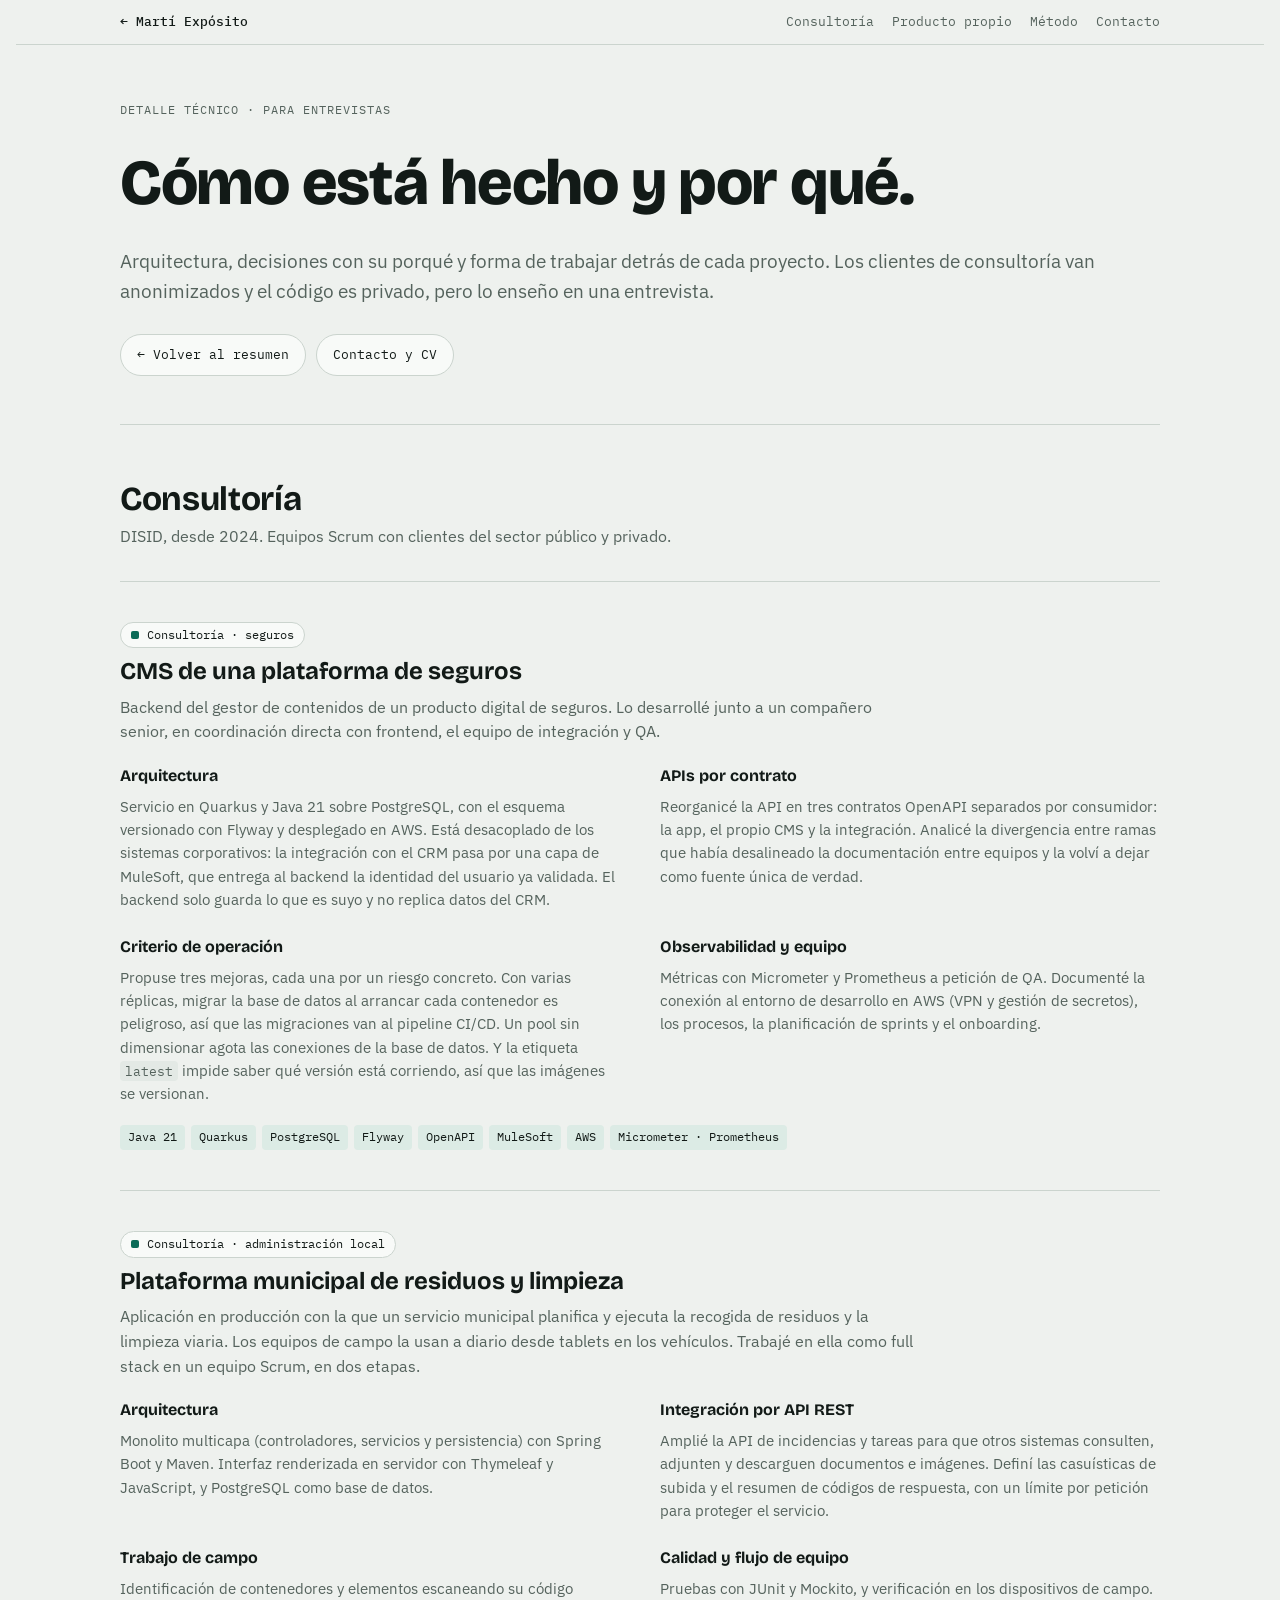
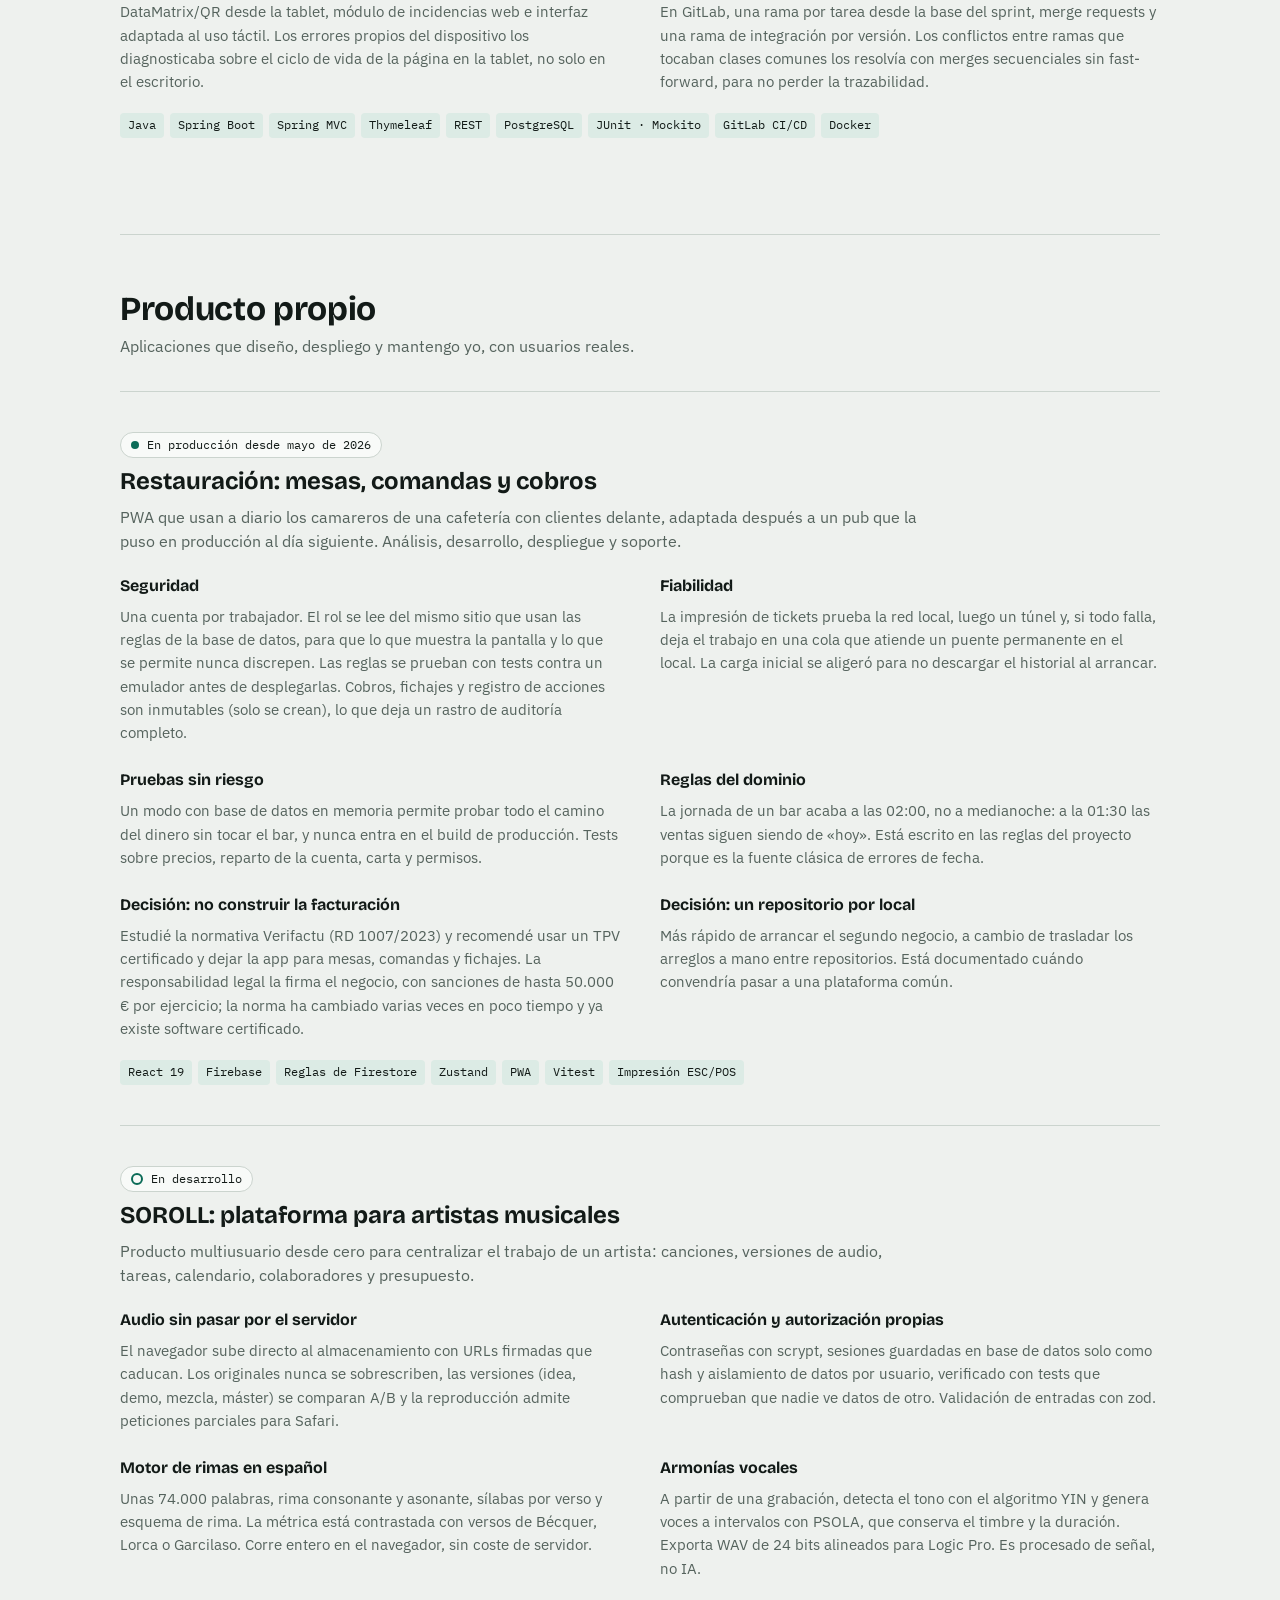
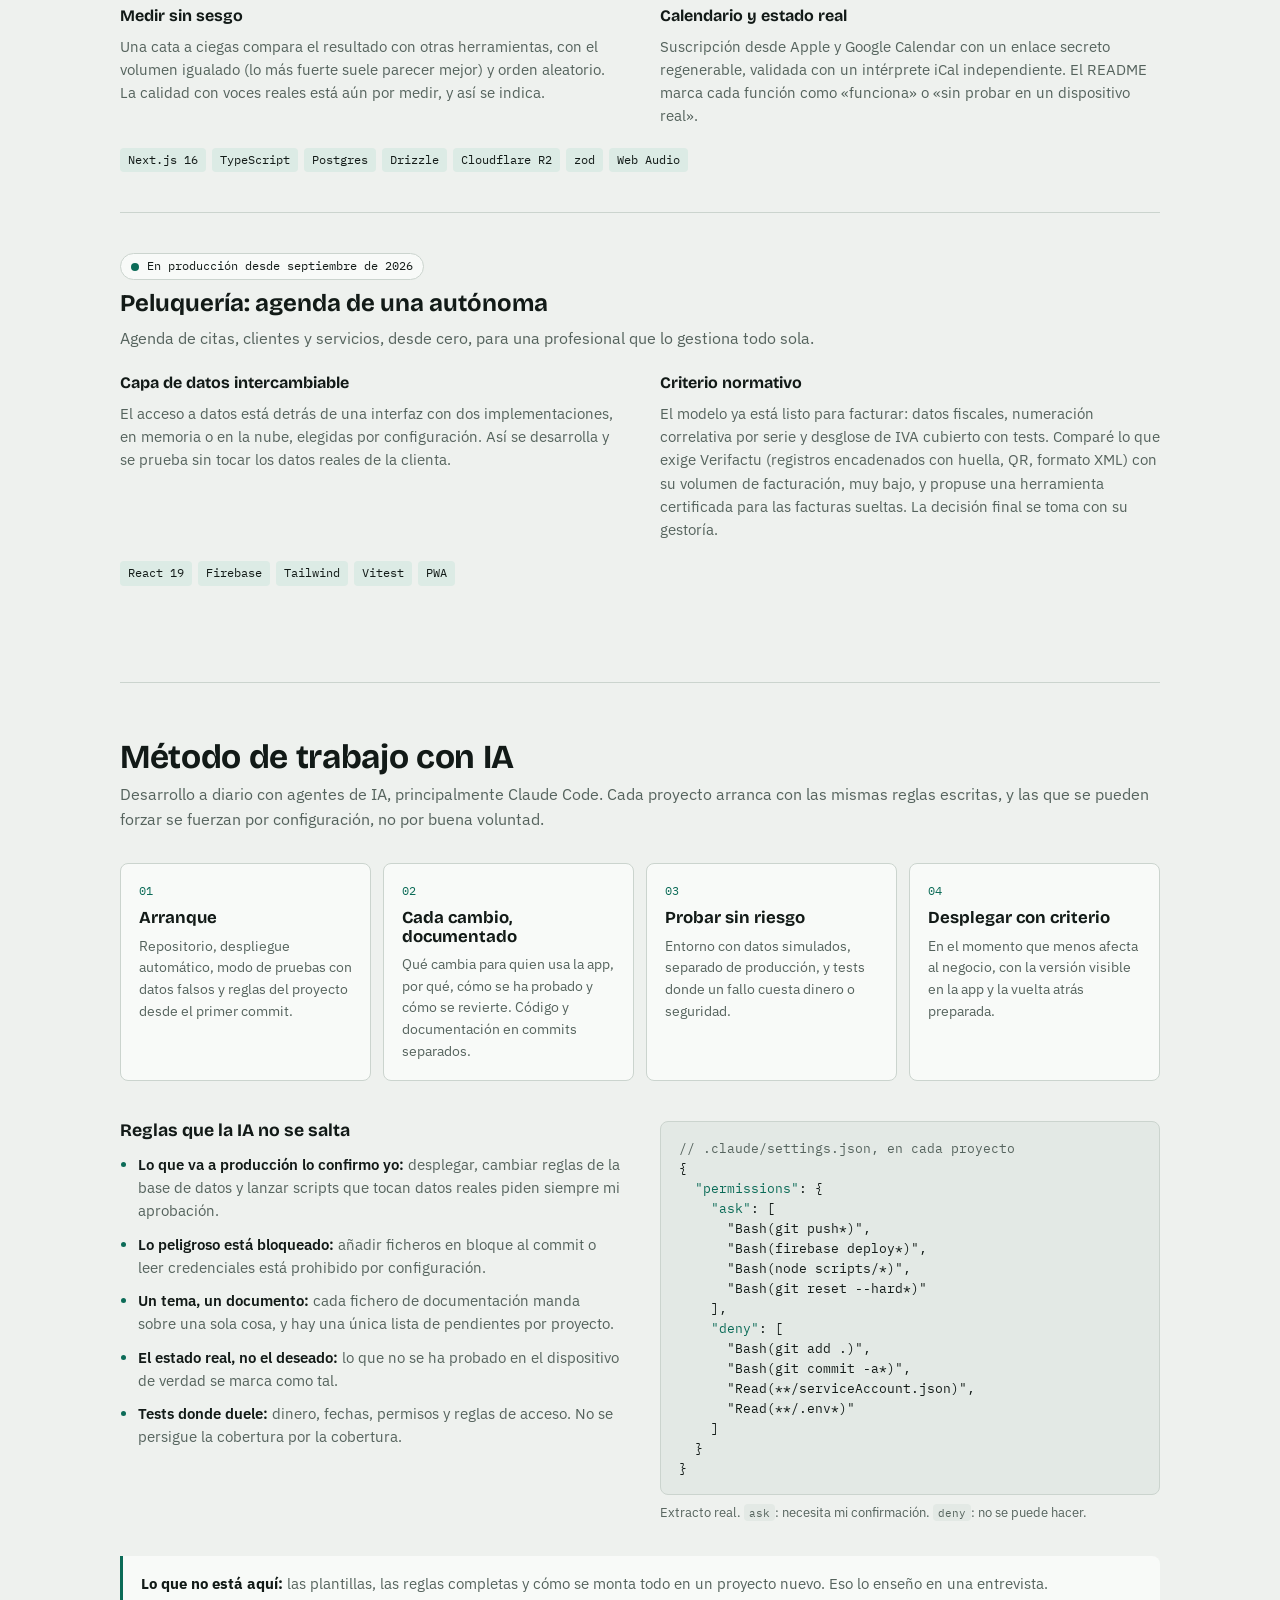
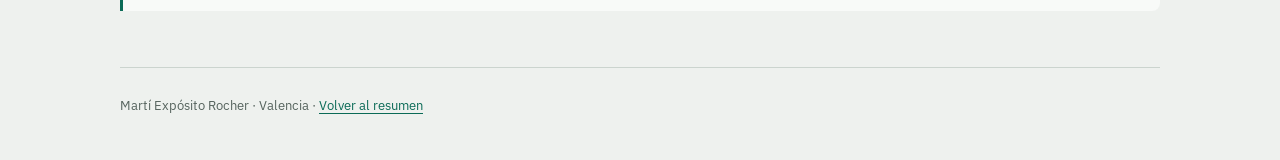
==== tecnico.html @ 66916239 "Publica el portfolio" ====
<!doctype html>
<html lang="es">
<head>
<meta charset="utf-8">
<meta name="viewport" content="width=device-width,initial-scale=1,viewport-fit=cover">
<title>Detalle técnico · Martí Expósito Rocher</title>
<meta name="description" content="Arquitectura, decisiones y método de trabajo detrás de los proyectos de Martí Expósito Rocher, desarrollador full stack Java.">
<meta property="og:title" content="Detalle técnico · Martí Expósito Rocher">
<meta property="og:description" content="Arquitectura, decisiones con su porqué y método de trabajo con IA.">
<meta property="og:type" content="website">
<meta property="og:locale" content="es_ES">
<link rel="preconnect" href="https://fonts.googleapis.com">
<link rel="preconnect" href="https://fonts.gstatic.com" crossorigin>
<link rel="stylesheet" href="https://fonts.googleapis.com/css2?family=Bricolage+Grotesque:wght@500;700;800&family=IBM+Plex+Sans:wght@400;500;600&family=IBM+Plex+Mono:wght@400;500&display=swap">
<link rel="stylesheet" href="estilo.css">
</head>
<body>

<nav class="top" aria-label="Secciones">
  <div class="wrap">
    <a class="me" href="index.html">← Martí Expósito</a>
    <a href="#consultoria">Consultoría</a>
    <a href="#producto">Producto propio</a>
    <a href="#metodo">Método</a>
    <a href="index.html#contacto">Contacto</a>
  </div>
</nav>

<div class="wrap">
  <header class="hero" id="inicio">
    <p class="label">Detalle técnico · Para entrevistas</p>
    <h1>Cómo está hecho y por qué.</h1>
    <p class="lede">Arquitectura, decisiones con su porqué y forma de trabajar detrás de cada proyecto. Los clientes de consultoría van anonimizados y el código es privado, pero lo enseño en una entrevista.</p>
    <div class="actions">
      <a class="btn" href="index.html">← Volver al resumen</a>
      <a class="btn" href="index.html#contacto">Contacto y CV</a>
    </div>
  </header>

  <section id="consultoria">
    <div class="head"><h2>Consultoría</h2><p>DISID, desde 2024. Equipos Scrum con clientes del sector público y privado.</p></div>

    <article class="tech-case" id="cms">
      <header>
        <span class="tag work">Consultoría · seguros</span>
        <h3>CMS de una plataforma de seguros</h3>
        <p class="one">Backend del gestor de contenidos de un producto digital de seguros. Lo desarrollé junto a un compañero senior, en coordinación directa con frontend, el equipo de integración y QA.</p>
      </header>
      <div class="tech">
        <div><h4>Arquitectura</h4><p>Servicio en Quarkus y Java 21 sobre PostgreSQL, con el esquema versionado con Flyway y desplegado en AWS. Está desacoplado de los sistemas corporativos: la integración con el CRM pasa por una capa de MuleSoft, que entrega al backend la identidad del usuario ya validada. El backend solo guarda lo que es suyo y no replica datos del CRM.</p></div>
        <div><h4>APIs por contrato</h4><p>Reorganicé la API en tres contratos OpenAPI separados por consumidor: la app, el propio CMS y la integración. Analicé la divergencia entre ramas que había desalineado la documentación entre equipos y la volví a dejar como fuente única de verdad.</p></div>
        <div><h4>Criterio de operación</h4><p>Propuse tres mejoras, cada una por un riesgo concreto. Con varias réplicas, migrar la base de datos al arrancar cada contenedor es peligroso, así que las migraciones van al pipeline CI/CD. Un pool sin dimensionar agota las conexiones de la base de datos. Y la etiqueta <code>latest</code> impide saber qué versión está corriendo, así que las imágenes se versionan.</p></div>
        <div><h4>Observabilidad y equipo</h4><p>Métricas con Micrometer y Prometheus a petición de QA. Documenté la conexión al entorno de desarrollo en AWS (VPN y gestión de secretos), los procesos, la planificación de sprints y el onboarding.</p></div>
      </div>
      <ul class="chips"><li>Java 21</li><li>Quarkus</li><li>PostgreSQL</li><li>Flyway</li><li>OpenAPI</li><li>MuleSoft</li><li>AWS</li><li>Micrometer · Prometheus</li></ul>
    </article>

    <article class="tech-case" id="residuos">
      <header>
        <span class="tag work">Consultoría · administración local</span>
        <h3>Plataforma municipal de residuos y limpieza</h3>
        <p class="one">Aplicación en producción con la que un servicio municipal planifica y ejecuta la recogida de residuos y la limpieza viaria. Los equipos de campo la usan a diario desde tablets en los vehículos. Trabajé en ella como full stack en un equipo Scrum, en dos etapas.</p>
      </header>
      <div class="tech">
        <div><h4>Arquitectura</h4><p>Monolito multicapa (controladores, servicios y persistencia) con Spring Boot y Maven. Interfaz renderizada en servidor con Thymeleaf y JavaScript, y PostgreSQL como base de datos.</p></div>
        <div><h4>Integración por API REST</h4><p>Amplié la API de incidencias y tareas para que otros sistemas consulten, adjunten y descarguen documentos e imágenes. Definí las casuísticas de subida y el resumen de códigos de respuesta, con un límite por petición para proteger el servicio.</p></div>
        <div><h4>Trabajo de campo</h4><p>Identificación de contenedores y elementos escaneando su código DataMatrix/QR desde la tablet, módulo de incidencias web e interfaz adaptada al uso táctil. Los errores propios del dispositivo los diagnosticaba sobre el ciclo de vida de la página en la tablet, no solo en el escritorio.</p></div>
        <div><h4>Calidad y flujo de equipo</h4><p>Pruebas con JUnit y Mockito, y verificación en los dispositivos de campo. En GitLab, una rama por tarea desde la base del sprint, merge requests y una rama de integración por versión. Los conflictos entre ramas que tocaban clases comunes los resolvía con merges secuenciales sin fast-forward, para no perder la trazabilidad.</p></div>
      </div>
      <ul class="chips"><li>Java</li><li>Spring Boot</li><li>Spring MVC</li><li>Thymeleaf</li><li>REST</li><li>PostgreSQL</li><li>JUnit · Mockito</li><li>GitLab CI/CD</li><li>Docker</li></ul>
    </article>
  </section>

  <section id="producto">
    <div class="head"><h2>Producto propio</h2><p>Aplicaciones que diseño, despliego y mantengo yo, con usuarios reales.</p></div>

    <article class="tech-case" id="restauracion">
      <header>
        <span class="tag">En producción desde mayo de 2026</span>
        <h3>Restauración: mesas, comandas y cobros</h3>
        <p class="one">PWA que usan a diario los camareros de una cafetería con clientes delante, adaptada después a un pub que la puso en producción al día siguiente. Análisis, desarrollo, despliegue y soporte.</p>
      </header>
      <div class="tech">
        <div><h4>Seguridad</h4><p>Una cuenta por trabajador. El rol se lee del mismo sitio que usan las reglas de la base de datos, para que lo que muestra la pantalla y lo que se permite nunca discrepen. Las reglas se prueban con tests contra un emulador antes de desplegarlas. Cobros, fichajes y registro de acciones son inmutables (solo se crean), lo que deja un rastro de auditoría completo.</p></div>
        <div><h4>Fiabilidad</h4><p>La impresión de tickets prueba la red local, luego un túnel y, si todo falla, deja el trabajo en una cola que atiende un puente permanente en el local. La carga inicial se aligeró para no descargar el historial al arrancar.</p></div>
        <div><h4>Pruebas sin riesgo</h4><p>Un modo con base de datos en memoria permite probar todo el camino del dinero sin tocar el bar, y nunca entra en el build de producción. Tests sobre precios, reparto de la cuenta, carta y permisos.</p></div>
        <div><h4>Reglas del dominio</h4><p>La jornada de un bar acaba a las 02:00, no a medianoche: a la 01:30 las ventas siguen siendo de «hoy». Está escrito en las reglas del proyecto porque es la fuente clásica de errores de fecha.</p></div>
        <div><h4>Decisión: no construir la facturación</h4><p>Estudié la normativa Verifactu (RD 1007/2023) y recomendé usar un TPV certificado y dejar la app para mesas, comandas y fichajes. La responsabilidad legal la firma el negocio, con sanciones de hasta 50.000 € por ejercicio; la norma ha cambiado varias veces en poco tiempo y ya existe software certificado.</p></div>
        <div><h4>Decisión: un repositorio por local</h4><p>Más rápido de arrancar el segundo negocio, a cambio de trasladar los arreglos a mano entre repositorios. Está documentado cuándo convendría pasar a una plataforma común.</p></div>
      </div>
      <ul class="chips"><li>React 19</li><li>Firebase</li><li>Reglas de Firestore</li><li>Zustand</li><li>PWA</li><li>Vitest</li><li>Impresión ESC/POS</li></ul>
    </article>

    <article class="tech-case" id="soroll">
      <header>
        <span class="tag dev">En desarrollo</span>
        <h3>SOROLL: plataforma para artistas musicales</h3>
        <p class="one">Producto multiusuario desde cero para centralizar el trabajo de un artista: canciones, versiones de audio, tareas, calendario, colaboradores y presupuesto.</p>
      </header>
      <div class="tech">
        <div><h4>Audio sin pasar por el servidor</h4><p>El navegador sube directo al almacenamiento con URLs firmadas que caducan. Los originales nunca se sobrescriben, las versiones (idea, demo, mezcla, máster) se comparan A/B y la reproducción admite peticiones parciales para Safari.</p></div>
        <div><h4>Autenticación y autorización propias</h4><p>Contraseñas con scrypt, sesiones guardadas en base de datos solo como hash y aislamiento de datos por usuario, verificado con tests que comprueban que nadie ve datos de otro. Validación de entradas con zod.</p></div>
        <div><h4>Motor de rimas en español</h4><p>Unas 74.000 palabras, rima consonante y asonante, sílabas por verso y esquema de rima. La métrica está contrastada con versos de Bécquer, Lorca o Garcilaso. Corre entero en el navegador, sin coste de servidor.</p></div>
        <div><h4>Armonías vocales</h4><p>A partir de una grabación, detecta el tono con el algoritmo YIN y genera voces a intervalos con PSOLA, que conserva el timbre y la duración. Exporta WAV de 24 bits alineados para Logic Pro. Es procesado de señal, no IA.</p></div>
        <div><h4>Medir sin sesgo</h4><p>Una cata a ciegas compara el resultado con otras herramientas, con el volumen igualado (lo más fuerte suele parecer mejor) y orden aleatorio. La calidad con voces reales está aún por medir, y así se indica.</p></div>
        <div><h4>Calendario y estado real</h4><p>Suscripción desde Apple y Google Calendar con un enlace secreto regenerable, validada con un intérprete iCal independiente. El README marca cada función como «funciona» o «sin probar en un dispositivo real».</p></div>
      </div>
      <ul class="chips"><li>Next.js 16</li><li>TypeScript</li><li>Postgres</li><li>Drizzle</li><li>Cloudflare R2</li><li>zod</li><li>Web Audio</li></ul>
    </article>

    <article class="tech-case" id="peluqueria">
      <header>
        <span class="tag">En producción desde septiembre de 2026</span>
        <h3>Peluquería: agenda de una autónoma</h3>
        <p class="one">Agenda de citas, clientes y servicios, desde cero, para una profesional que lo gestiona todo sola.</p>
      </header>
      <div class="tech">
        <div><h4>Capa de datos intercambiable</h4><p>El acceso a datos está detrás de una interfaz con dos implementaciones, en memoria o en la nube, elegidas por configuración. Así se desarrolla y se prueba sin tocar los datos reales de la clienta.</p></div>
        <div><h4>Criterio normativo</h4><p>El modelo ya está listo para facturar: datos fiscales, numeración correlativa por serie y desglose de IVA cubierto con tests. Comparé lo que exige Verifactu (registros encadenados con huella, QR, formato XML) con su volumen de facturación, muy bajo, y propuse una herramienta certificada para las facturas sueltas. La decisión final se toma con su gestoría.</p></div>
      </div>
      <ul class="chips"><li>React 19</li><li>Firebase</li><li>Tailwind</li><li>Vitest</li><li>PWA</li></ul>
    </article>
  </section>

  <section id="metodo">
    <div class="head">
      <h2>Método de trabajo con IA</h2>
      <p>Desarrollo a diario con agentes de IA, principalmente Claude Code. Cada proyecto arranca con las mismas reglas escritas, y las que se pueden forzar se fuerzan por configuración, no por buena voluntad.</p>
    </div>

    <ol class="flow">
      <li><h3>Arranque</h3><p>Repositorio, despliegue automático, modo de pruebas con datos falsos y reglas del proyecto desde el primer commit.</p></li>
      <li><h3>Cada cambio, documentado</h3><p>Qué cambia para quien usa la app, por qué, cómo se ha probado y cómo se revierte. Código y documentación en commits separados.</p></li>
      <li><h3>Probar sin riesgo</h3><p>Entorno con datos simulados, separado de producción, y tests donde un fallo cuesta dinero o seguridad.</p></li>
      <li><h3>Desplegar con criterio</h3><p>En el momento que menos afecta al negocio, con la versión visible en la app y la vuelta atrás preparada.</p></li>
    </ol>

    <div class="rules">
      <div>
        <h3>Reglas que la IA no se salta</h3>
        <ul>
          <li><b>Lo que va a producción lo confirmo yo:</b> desplegar, cambiar reglas de la base de datos y lanzar scripts que tocan datos reales piden siempre mi aprobación.</li>
          <li><b>Lo peligroso está bloqueado:</b> añadir ficheros en bloque al commit o leer credenciales está prohibido por configuración.</li>
          <li><b>Un tema, un documento:</b> cada fichero de documentación manda sobre una sola cosa, y hay una única lista de pendientes por proyecto.</li>
          <li><b>El estado real, no el deseado:</b> lo que no se ha probado en el dispositivo de verdad se marca como tal.</li>
          <li><b>Tests donde duele:</b> dinero, fechas, permisos y reglas de acceso. No se persigue la cobertura por la cobertura.</li>
        </ul>
      </div>
      <div>
        <pre class="cfg" aria-label="Extracto de configuración de permisos"><span class="c">// .claude/settings.json, en cada proyecto</span>
{
  <span class="k">"permissions"</span>: {
    <span class="k">"ask"</span>: [
      "Bash(git push*)",
      "Bash(firebase deploy*)",
      "Bash(node scripts/*)",
      "Bash(git reset --hard*)"
    ],
    <span class="k">"deny"</span>: [
      "Bash(git add .)",
      "Bash(git commit -a*)",
      "Read(**/serviceAccount.json)",
      "Read(**/.env*)"
    ]
  }
}</pre>
        <p class="cfg-cap">Extracto real. <code>ask</code>: necesita mi confirmación. <code>deny</code>: no se puede hacer.</p>
      </div>
    </div>

    <p class="note"><b>Lo que no está aquí:</b> las plantillas, las reglas completas y cómo se monta todo en un proyecto nuevo. Eso lo enseño en una entrevista.</p>
  </section>

  <footer>Martí Expósito Rocher · Valencia · <a href="index.html">Volver al resumen</a></footer>
</div>

</body>
</html>
---- estilo.css ----
/* Estilos comunes de index.html (resumen para seleccion) y tecnico.html (detalle para entrevista). */
:root {
  --bg: #eef1ee;
  --surface: #f8faf8;
  --fg: #121a17;
  --muted: #55635d;
  --line: #cbd4ce;
  --accent: #0b6b57;
  --accent-soft: #dcebe5;
  --code-bg: #e3e9e5;
  --font-display: "Bricolage Grotesque", "Helvetica Neue", Arial, sans-serif;
  --font-body: "IBM Plex Sans", system-ui, -apple-system, "Segoe UI", sans-serif;
  --font-mono: "IBM Plex Mono", ui-monospace, "SF Mono", Menlo, monospace;
  color-scheme: light;
}
@media (prefers-color-scheme: dark) {
  :root:not([data-theme="light"]) {
    --bg: #0e1412; --surface: #151d1a; --fg: #e6ece8; --muted: #95a49d;
    --line: #26332e; --accent: #4fc3a1; --accent-soft: #17302a; --code-bg: #111916; color-scheme: dark;
  }
}
:root[data-theme="dark"] {
  --bg: #0e1412; --surface: #151d1a; --fg: #e6ece8; --muted: #95a49d;
  --line: #26332e; --accent: #4fc3a1; --accent-soft: #17302a; --code-bg: #111916; color-scheme: dark;
}

* { box-sizing: border-box; }
html { scroll-behavior: smooth; }
body {
  margin: 0;
  background: var(--bg); color: var(--fg);
  font-family: var(--font-body); font-size: 16px; line-height: 1.55;
  padding-left: max(16px, env(safe-area-inset-left, 0px));
  padding-right: max(16px, env(safe-area-inset-right, 0px));
}
.wrap { max-width: 1040px; margin: 0 auto; }
h1, h2, h3 { font-family: var(--font-display); text-wrap: balance; line-height: 1.1; margin: 0; }
p { margin: 0; }
ul, ol { margin: 0; }
a { color: var(--accent); text-underline-offset: 3px; }
a:focus-visible, summary:focus-visible { outline: 2px solid var(--accent); outline-offset: 3px; border-radius: 4px; }
code { font-family: var(--font-mono); font-size: 0.88em; background: var(--code-bg); padding: 1px 5px; border-radius: 4px; }
.label {
  font-family: var(--font-mono); font-size: 12px; letter-spacing: 0.08em;
  text-transform: uppercase; color: var(--muted);
}

/* Navegación */
nav.top { position: sticky; top: 0; z-index: 5; background: var(--bg); border-bottom: 1px solid var(--line); padding-top: env(safe-area-inset-top, 0px); }
nav.top .wrap { display: flex; gap: 18px; overflow-x: auto; padding-block: 12px; font-family: var(--font-mono); font-size: 13px; scrollbar-width: none; }
nav.top a { color: var(--muted); text-decoration: none; white-space: nowrap; }
nav.top a:hover { color: var(--accent); }
nav.top .me { color: var(--fg); font-weight: 500; margin-right: auto; }

/* Hero */
header.hero { padding-block: 56px 48px; border-bottom: 1px solid var(--line); display: grid; gap: 28px; }
.hero .label { display: flex; flex-wrap: wrap; gap: 4px 16px; }
.hero h1 { font-size: clamp(2.2rem, 5.6vw, 4rem); font-weight: 800; letter-spacing: -0.02em; }
.hero .lede { font-size: clamp(1.05rem, 2vw, 1.2rem); color: var(--muted); }
.actions { display: flex; flex-wrap: wrap; gap: 10px; }
.btn {
  display: inline-block; padding: 10px 16px; border-radius: 999px; text-decoration: none;
  font-family: var(--font-mono); font-size: 13px; border: 1px solid var(--line); color: var(--fg); background: var(--surface);
}
.btn.primary { background: var(--accent); border-color: var(--accent); color: var(--bg); }
.btn:hover { border-color: var(--accent); }

section { padding-block: 56px; border-bottom: 1px solid var(--line); scroll-margin-top: 48px; }
.head { display: grid; gap: 6px; margin-bottom: 32px; }
.head h2 { font-size: clamp(1.5rem, 3.2vw, 2.1rem); font-weight: 700; letter-spacing: -0.01em; }
.head p { color: var(--muted); }

/* Qué aporto */
.value { display: grid; grid-template-columns: repeat(3, minmax(0, 1fr)); gap: 28px; }
.value h3 { font-size: 1.1rem; font-weight: 700; margin-bottom: 6px; }
.value p { color: var(--muted); font-size: 15px; }

/* Casos */
.cases { display: grid; }
.case { display: grid; grid-template-columns: minmax(0, 0.9fr) minmax(0, 1.4fr); gap: 20px 40px; padding-block: 32px; border-top: 1px solid var(--line); }
.case:first-child { border-top: 0; padding-top: 0; }
.case .id { display: grid; gap: 12px; align-content: start; }
.tag {
  display: inline-flex; align-items: center; gap: 8px; width: fit-content;
  font-family: var(--font-mono); font-size: 12px; padding: 3px 10px;
  border: 1px solid var(--line); border-radius: 999px; background: var(--surface); color: var(--fg);
}
.tag::before { content: ""; width: 8px; height: 8px; border-radius: 50%; background: var(--accent); }
.tag.dev::before { background: transparent; border: 2px solid var(--accent); }
.tag.work::before { border-radius: 2px; }
.case h3 { font-size: 1.4rem; font-weight: 700; }
.case .one { color: var(--muted); font-size: 15px; }
.facts { display: flex; flex-wrap: wrap; gap: 4px 14px; font-family: var(--font-mono); font-size: 12px; color: var(--muted); }
.proof { display: flex; flex-wrap: wrap; gap: 8px; padding: 0; list-style: none; }
.proof li { font-family: var(--font-mono); font-size: 12px; border: 1px solid var(--line); border-radius: 6px; padding: 4px 9px; background: var(--surface); }
.proof b { color: var(--accent); font-weight: 500; }
.body { display: grid; gap: 16px; min-width: 0; }
.impact { padding-left: 18px; display: grid; gap: 10px; }
.impact li::marker { color: var(--accent); }
.impact b { font-weight: 600; }
.chips { display: flex; flex-wrap: wrap; gap: 6px; padding: 0; list-style: none; }
.chips li { font-family: var(--font-mono); font-size: 12px; padding: 3px 8px; border-radius: 4px; background: var(--accent-soft); color: var(--fg); }
/* Capturas: tira horizontal de pantallas de móvil, a todo el ancho del caso */
.shots { grid-column: 1 / -1; display: grid; grid-auto-flow: column; grid-auto-columns: minmax(0, 1fr); gap: 20px; padding: 4px 0 12px; margin: 0; list-style: none; }
.shots li { display: grid; gap: 10px; justify-items: center; align-content: start; }
.shots img { display: block; width: 100%; height: auto; aspect-ratio: 390 / 844; border-radius: 22px; border: 1px solid var(--line); background: var(--surface); box-shadow: 0 8px 24px rgb(0 0 0 / 0.12); }
.shots span { font-family: var(--font-mono); font-size: 12px; color: var(--muted); text-align: center; }
details { border-top: 1px dashed var(--line); padding-top: 12px; }
summary { cursor: pointer; font-family: var(--font-mono); font-size: 13px; color: var(--accent); list-style: none; }
summary::-webkit-details-marker { display: none; }
summary::before { content: "+ "; }
details[open] summary::before { content: "− "; }
details .more { margin-top: 12px; display: grid; gap: 10px; font-size: 15px; color: var(--muted); }
details .more b { color: var(--fg); font-weight: 600; }

/* Método */
.flow { list-style: none; padding: 0; display: grid; grid-template-columns: repeat(4, minmax(0, 1fr)); gap: 12px; counter-reset: paso; margin-bottom: 40px; }
.flow li { background: var(--surface); border: 1px solid var(--line); border-radius: 8px; padding: 18px; display: grid; gap: 8px; align-content: start; counter-increment: paso; }
.flow li::before { content: "0" counter(paso); font-family: var(--font-mono); font-size: 12px; color: var(--accent); }
.flow h3 { font-size: 1.05rem; font-weight: 700; }
.flow p { font-size: 14px; color: var(--muted); }
.rules { display: grid; grid-template-columns: minmax(0, 1fr) minmax(0, 1fr); gap: 28px 40px; align-items: start; }
.rules h3 { font-size: 1.1rem; font-weight: 700; margin-bottom: 12px; }
.rules ul { padding-left: 18px; display: grid; gap: 10px; color: var(--muted); font-size: 15px; }
.rules ul li::marker { color: var(--accent); }
.rules ul b { color: var(--fg); font-weight: 600; }
pre.cfg {
  margin: 0; background: var(--code-bg); border: 1px solid var(--line); border-radius: 8px;
  padding: 16px 18px; font-family: var(--font-mono); font-size: 12.5px; line-height: 1.6;
  overflow-x: auto; color: var(--fg);
}
pre.cfg .c { color: var(--muted); }
pre.cfg .k { color: var(--accent); }
.cfg-cap { margin-top: 8px; font-size: 13px; color: var(--muted); }
.note { margin-top: 32px; padding: 16px 18px; border-left: 3px solid var(--accent); background: var(--surface); border-radius: 0 8px 8px 0; color: var(--muted); font-size: 15px; }
.note b { color: var(--fg); }

/* Trayectoria */
.path { list-style: none; padding: 0; display: grid; }
.path li { display: grid; grid-template-columns: 130px minmax(0, 1fr); gap: 4px 28px; padding-block: 16px; border-top: 1px solid var(--line); }
.path li:first-child { border-top: 0; padding-top: 0; }
.when { font-family: var(--font-mono); font-size: 13px; color: var(--accent); padding-top: 2px; }
.path h3 { font-size: 1.05rem; font-weight: 700; }
.path p { color: var(--muted); font-size: 15px; margin-top: 4px; }

/* Stack */
.stack { display: grid; grid-template-columns: repeat(2, minmax(0, 1fr)); gap: 20px 40px; }
.stack h3 { font-family: var(--font-mono); font-size: 12px; letter-spacing: 0.08em; text-transform: uppercase; color: var(--muted); font-weight: 500; margin-bottom: 8px; }

/* Contacto */
.contact { display: grid; gap: 10px; max-width: 600px; font-family: var(--font-mono); font-size: 14px; }
.contact div { display: flex; flex-wrap: wrap; gap: 4px 16px; border-bottom: 1px solid var(--line); padding-bottom: 10px; }
.contact span:first-child { color: var(--muted); min-width: 90px; }
.contact a { word-break: break-all; }
footer { padding-block: 28px 44px; color: var(--muted); font-size: 13px; padding-bottom: max(44px, env(safe-area-inset-bottom, 0px)); }

@media (max-width: 860px) {
  .flow { grid-template-columns: repeat(2, minmax(0, 1fr)); }
}
@media (max-width: 760px) {
  .shots { grid-auto-columns: 160px; overflow-x: auto; scroll-snap-type: x mandatory; scrollbar-width: thin; }
  .shots li { scroll-snap-align: start; }
  header.hero { padding-block: 36px; }
  section { padding-block: 44px; }
  .value, .stack, .rules, .case { grid-template-columns: minmax(0, 1fr); }
  .path li { grid-template-columns: minmax(0, 1fr); }
}
@media (max-width: 460px) {
  .flow { grid-template-columns: minmax(0, 1fr); }
}
@media (prefers-reduced-motion: reduce) { html { scroll-behavior: auto; } * { transition: none !important; } }
@media print {
  nav.top, .actions { display: none; }
  details > .more { display: grid; }
  section, header.hero { padding-block: 24px; break-inside: avoid-page; }
}

/* Enlace al detalle tecnico desde cada caso */
.more-link { font-family: var(--font-mono); font-size: 13px; color: var(--accent); text-decoration: none; width: fit-content; }
.more-link:hover { text-decoration: underline; }

/* Pagina tecnica */
.tech { display: grid; grid-template-columns: repeat(2, minmax(0, 1fr)); gap: 24px 40px; }
.tech h4 { font-family: var(--font-display); font-size: 1rem; font-weight: 700; margin: 0 0 6px; }
.tech p { color: var(--muted); font-size: 15px; }
.tech p + p { margin-top: 8px; }
.tech-case { padding-block: 40px; border-top: 1px solid var(--line); display: grid; gap: 20px; scroll-margin-top: 48px; }
.tech-case:first-child { border-top: 0; padding-top: 0; }
.tech-case header { display: grid; gap: 10px; }
.tech-case h3 { font-size: 1.5rem; font-weight: 700; }
.tech-case .one { color: var(--muted); max-width: 80ch; }
@media (max-width: 760px) { .tech { grid-template-columns: minmax(0, 1fr); } }

/* Linea de lo que busca, bajo la presentacion */
.seek { font-size: 15px; color: var(--muted); }
.seek b { color: var(--fg); font-weight: 600; }

/* Consultoria: dos tarjetas lado a lado */
.duo { display: grid; grid-template-columns: repeat(2, minmax(0, 1fr)); gap: 20px; }
.duo .case { grid-template-columns: minmax(0, 1fr); gap: 14px; padding: 24px; border: 1px solid var(--line); border-radius: 12px; background: var(--surface); }
.duo .case:first-child { padding-top: 24px; }
.duo .case h3 { font-size: 1.25rem; }
@media (max-width: 860px) { .duo { grid-template-columns: minmax(0, 1fr); } }

/* Cifras clave del hero */
.keyfacts { list-style: none; padding: 0; margin: 0; display: flex; flex-wrap: wrap; gap: 8px; }
.keyfacts li { padding: 8px 14px; border: 1px solid var(--line); border-radius: 8px; background: var(--surface); font-size: 15px; color: var(--muted); }
.keyfacts b { color: var(--accent); font-family: var(--font-display); font-weight: 800; font-size: 1.05em; }
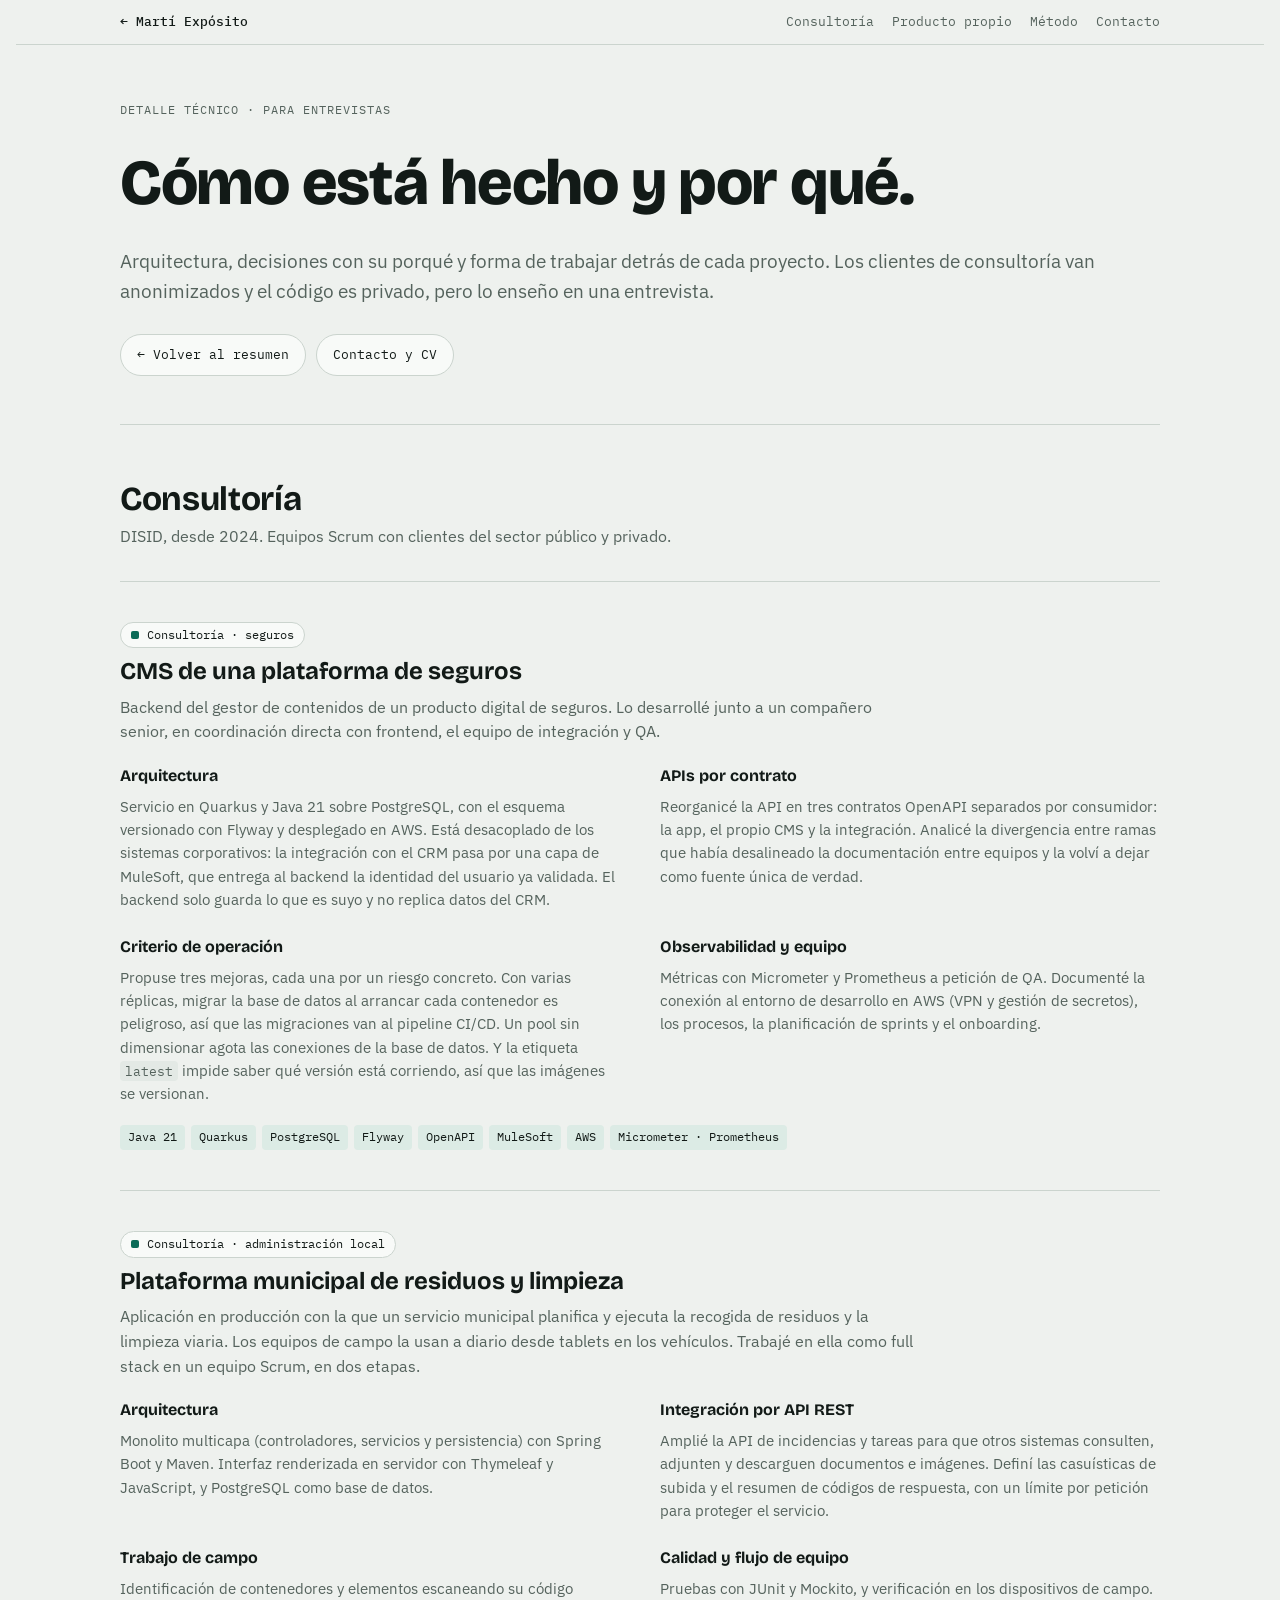
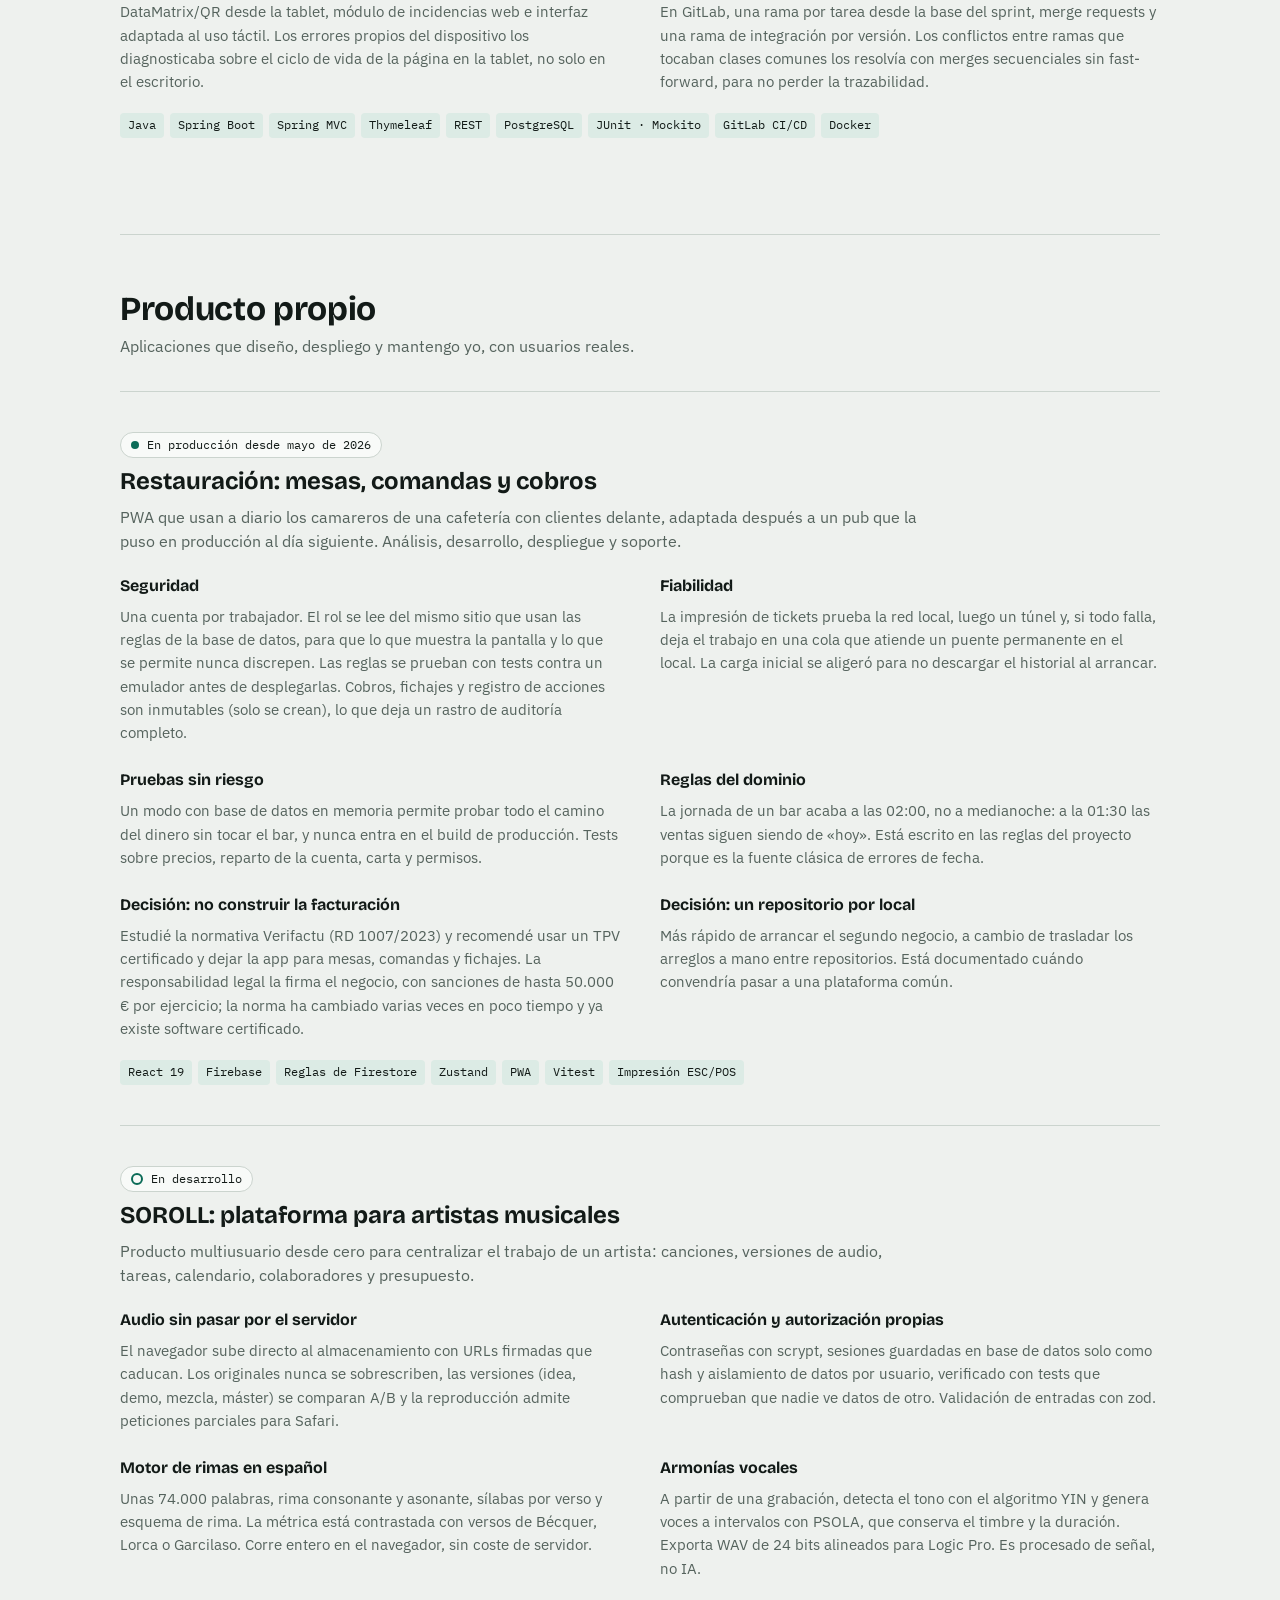
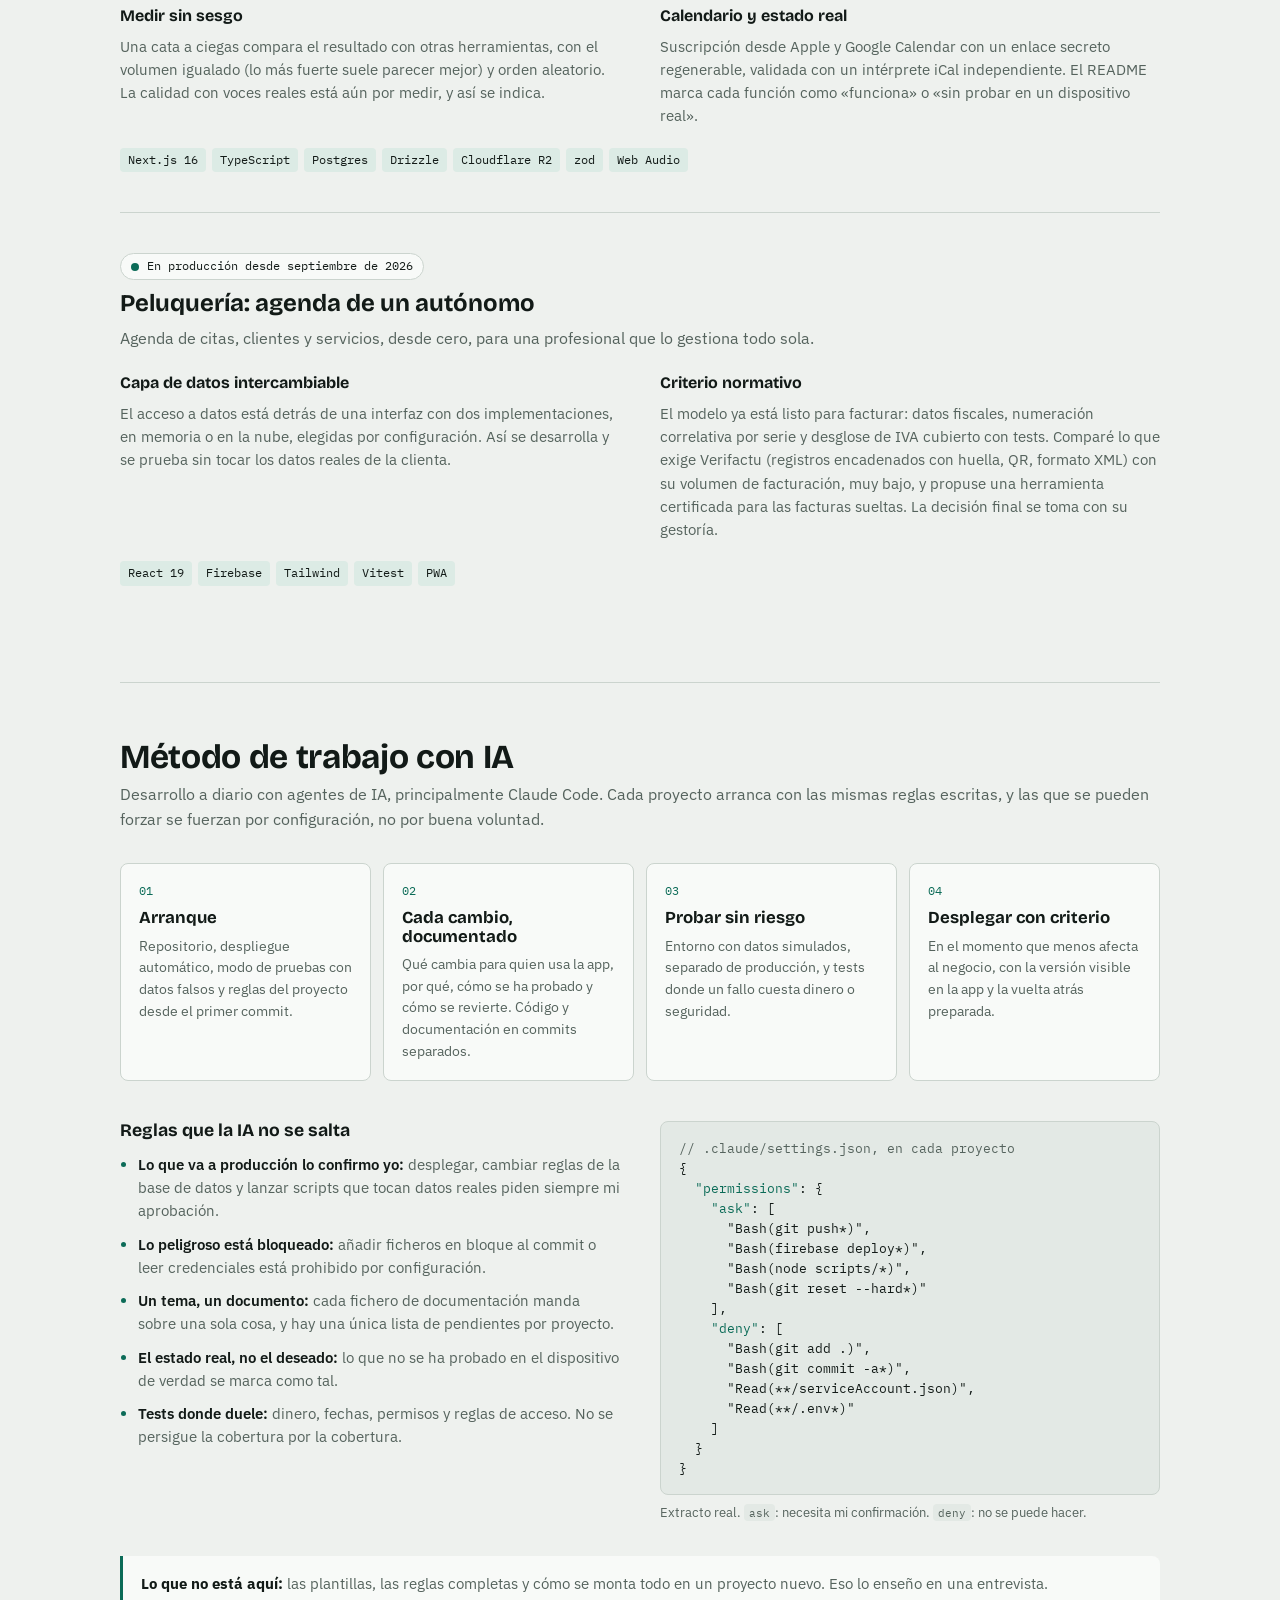
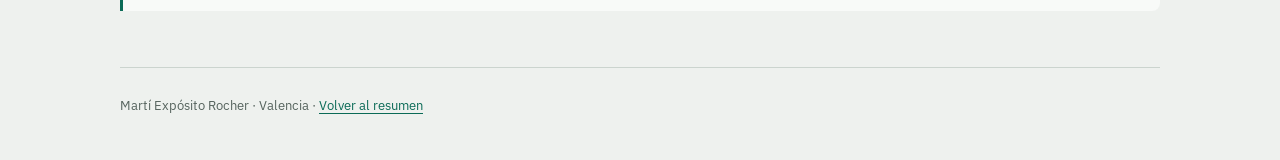
==== commit 0a3eaa73: "Corrige textos y fechas de formacion" ====
--- a/tecnico.html
+++ b/tecnico.html
@@ -100,8 +100,8 @@
       <div class="tech">
         <div><h4>Audio sin pasar por el servidor</h4><p>El navegador sube directo al almacenamiento con URLs firmadas que caducan. Los originales nunca se sobrescriben, las versiones (idea, demo, mezcla, máster) se comparan A/B y la reproducción admite peticiones parciales para Safari.</p></div>
         <div><h4>Autenticación y autorización propias</h4><p>Contraseñas con scrypt, sesiones guardadas en base de datos solo como hash y aislamiento de datos por usuario, verificado con tests que comprueban que nadie ve datos de otro. Validación de entradas con zod.</p></div>
-        <div><h4>Motor de rimas en español</h4><p>Unas 74.000 palabras, rima consonante y asonante, sílabas por verso y esquema de rima. La métrica está contrastada con versos de Bécquer, Lorca o Garcilaso. Corre entero en el navegador, sin coste de servidor.</p></div>
-        <div><h4>Armonías vocales</h4><p>A partir de una grabación, detecta el tono con el algoritmo YIN y genera voces a intervalos con PSOLA, que conserva el timbre y la duración. Exporta WAV de 24 bits alineados para Logic Pro. Es procesado de señal, no IA.</p></div>
+        <div><h4>Motor de rimas en español</h4><p>Unas 74.000 palabras, rima consonante y asonante, sílabas por verso y esquema de rima. La métrica está contrastada con versos de Bécquer, Lorca o Garcilaso. Corre entero en el navegador, sin coste de servidor.</p></div>
+        <div><h4>Armonías vocales</h4><p>A partir de una grabación, detecta el tono con el algoritmo YIN y genera voces a intervalos con PSOLA, que conserva el timbre y la duración. Exporta WAV de 24 bits alineados para Logic Pro. Es procesado de señal, no IA.</p></div>
         <div><h4>Medir sin sesgo</h4><p>Una cata a ciegas compara el resultado con otras herramientas, con el volumen igualado (lo más fuerte suele parecer mejor) y orden aleatorio. La calidad con voces reales está aún por medir, y así se indica.</p></div>
         <div><h4>Calendario y estado real</h4><p>Suscripción desde Apple y Google Calendar con un enlace secreto regenerable, validada con un intérprete iCal independiente. El README marca cada función como «funciona» o «sin probar en un dispositivo real».</p></div>
       </div>
@@ -111,7 +111,7 @@
     <article class="tech-case" id="peluqueria">
       <header>
         <span class="tag">En producción desde septiembre de 2026</span>
-        <h3>Peluquería: agenda de una autónoma</h3>
+        <h3>Peluquería: agenda de un autónomo</h3>
         <p class="one">Agenda de citas, clientes y servicios, desde cero, para una profesional que lo gestiona todo sola.</p>
       </header>
       <div class="tech">
